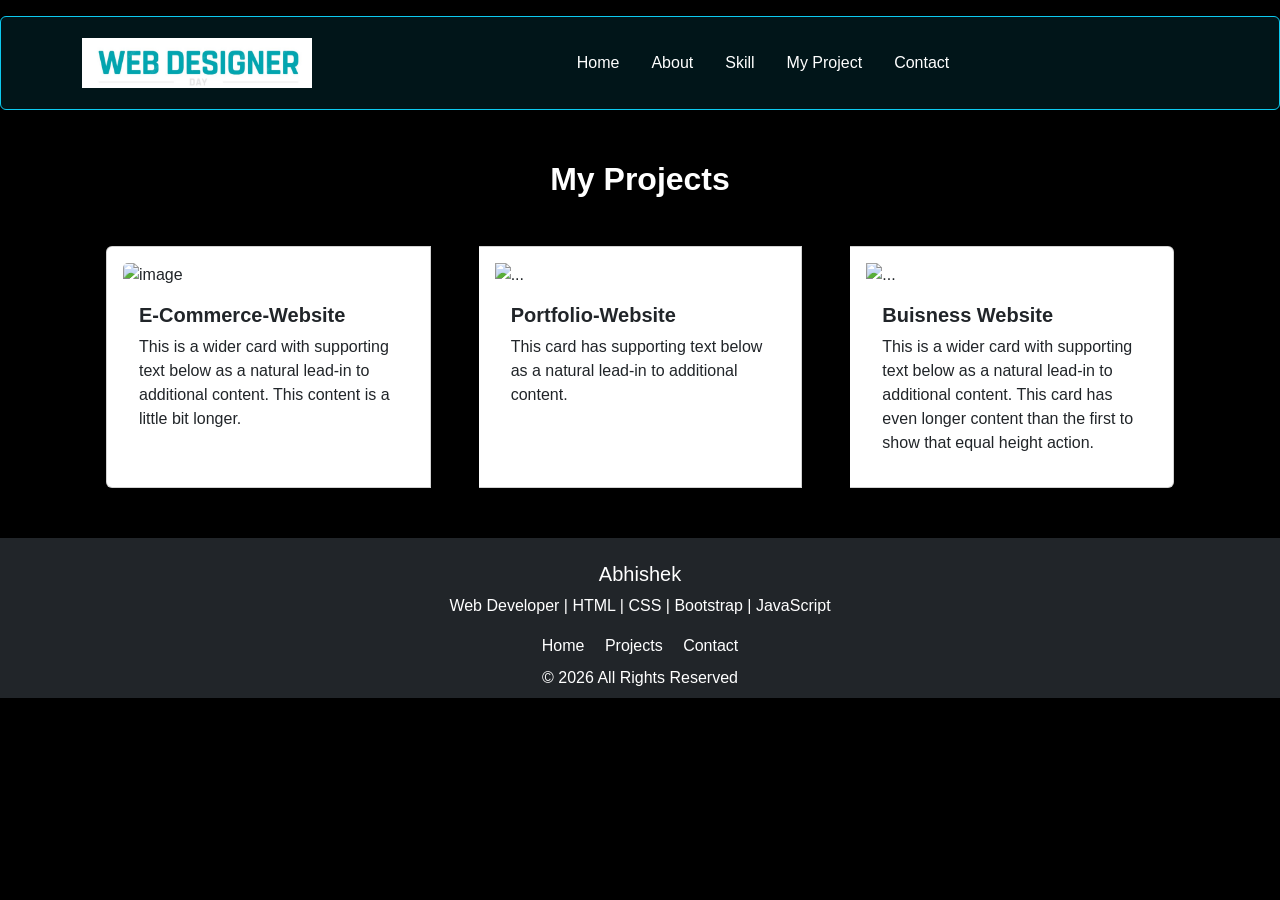
==== project.html @ 6edfe096 "Portfolio" ====
<!DOCTYPE html>
<html lang="en">

<head>
    <meta charset="UTF-8">
    <meta name="viewport" content="width=device-width, initial-scale=1.0">
    <title>Portfolio-Website</title>
    <link href="https://cdn.jsdelivr.net/npm/bootstrap@5.3.8/dist/css/bootstrap.min.css" rel="stylesheet"
        integrity="sha384-sRIl4kxILFvY47J16cr9ZwB07vP4J8+LH7qKQnuqkuIAvNWLzeN8tE5YBujZqJLB" crossorigin="anonymous">
    <link rel="stylesheet" href="style.css">
</head>

<body class="bg-black">
    <!--Navbar start-->
    <nav class="navbar navbar-expand-lg mt-3 py-3 px-3 bg-info bg-opacity-10 border border-1 border-info rounded">
        <div class="container">
            <a class="navbar-brand" href="#">
                <img src="images/logo.png" alt="logo" class="navbar-logo">
            </a>
            <button class="navbar-toggler" type="button" data-bs-toggle="collapse"
                data-bs-target="#navbarSupportedContent" aria-controls="navbarSupportedContent" aria-expanded="false"
                aria-label="Toggle navigation">
                <span class="navbar-toggler-icon shadow-0"></span>
            </button>
            <div class="collapse navbar-collapse" id="navbarSupportedContent">
                <ul class="navbar-nav m-auto mb-2 mb-lg-0 gap-3">
                    <li class="nav-item">
                        <a class="nav-link active text-white" aria-current="page" href="index.html#home">Home</a>
                    </li>
                    <li class="nav-item">
                        <a class="nav-link text-white" href="index.html#about">About</a>
                    </li>

                    <li class="nav-item">
                        <a class="nav-link text-white" href="index.html#skill">Skill</a>
                    </li>
                    <li class="nav-item">
                        <a class="nav-link text-white" href="about.html"> My Project</a>
                    </li>
                    <li class="nav-item">
                        <a class="nav-link text-white" href="index.html#contact">Contact</a>
                    </li>

                </ul>

            </div>
        </div>
    </nav>
    <!--My-Projects-Page -->

    <section class="section-container">
        <div class="container">
            <h2 class="text-center text-white fw-bold">My Projects</h2>
            <div class="card-group mt-5 ">
                <div class="card p-3 mx-4">
                    <img src="images/pic3.jpg" class="card-img-top" alt="image">
                    <div class="card-body">
                        <h5 class="card-title fw-bold">E-Commerce-Website</h5>
                        <p class="card-text">This is a wider card with supporting text below as a natural lead-in to
                            additional content. This content is a little bit longer.</p>
                    </div>

                </div>
                <div class="card p-3 mx-4">
                    <img src="images/pic4.jpg" class="card-img-top" alt="...">
                    <div class="card-body">
                        <h5 class="card-title fw-bold">Portfolio-Website</h5>
                        <p class="card-text">This card has supporting text below as a natural lead-in to additional
                            content.</p>
                    </div>

                </div>
                <div class="card p-3 mx-4">
                    <img src="images/pic5.jpg" class="card-img-top" alt="...">
                    <div class="card-body">
                        <h5 class="card-title fw-bold">Buisness Website</h5>
                        <p class="card-text">This is a wider card with supporting text below as a natural lead-in to
                            additional content. This card has even longer content than the first to show that equal
                            height action.</p>
                    </div>

                </div>
            </div>
        </div>

    </section>





    <!--footer-->
    <footer class="bg-dark text-white pt-4 pb-2">
        <div class="container text-center">

            <h5>Abhishek</h5>
            <p>Web Developer | HTML | CSS | Bootstrap | JavaScript</p>

            <div class="mb-2">
                <a href="#" class="text-white me-3">Home</a>
                <a href="#" class="text-white me-3">Projects</a>
                <a href="#" class="text-white">Contact</a>
            </div>

            <p class="mb-0">© 2026 All Rights Reserved</p>

        </div>

    </footer>
    </main>


    <script src="https://cdn.jsdelivr.net/npm/@popperjs/core@2.11.8/dist/umd/popper.min.js"
        integrity="sha384-I7E8VVD/ismYTF4hNIPjVp/Zjvgyol6VFvRkX/vR+Vc4jQkC+hVqc2pM8ODewa9r"
        crossorigin="anonymous"></script>
    <script src="https://cdn.jsdelivr.net/npm/bootstrap@5.3.8/dist/js/bootstrap.min.js"
        integrity="sha384-G/EV+4j2dNv+tEPo3++6LCgdCROaejBqfUeNjuKAiuXbjrxilcCdDz6ZAVfHWe1Y"
        crossorigin="anonymous"></script>
</body>

</html>
---- style.css ----
@import url('https://fonts.googleapis.com/css2?family=Merriweather+Sans:ital,wght@0,300..800;1,300..800&display=swap');

* {
    font-family: "poppins", sans-serif;
    /* border: 1px solid white;*/
}

li {
    list-style: none;
}

a {
    text-decoration: none;
}



.navbar-logo {
    width: 230px;
    height: 50px;
}

.mybtn {
    border: 2px solid white;
    background: rgb(90, 83, 83);
    color: white;
}

.mybtn:hover {
    background: transparent;
    color: rgb(24, 78, 110);
}

.image-container {

    width: 450px;
    height: 450px;
    border-radius: 50%;
    border-top: 10px solid white;
    border-bottom: 10px solid white;
    background-image: url("images/front.jpg");
    background-position: center;
    background-size: 112%;
    box-shadow: 0 0 5px white, inset 0 0 5px white, 0 0 7px rgb(175, 234, 147), inset 0 0 7px rgb(175, 234, 147)
}

.hero-section {
    height: 650px;
}

h1 {
    font-size: 4rem;
    font-family: "Merriweather Sans", sans-serif;
}

.para {
    max-width: 500px;
}

.main-txt {
    letter-spacing: 2px;
    font-size: 9px;
}

.about-me {
    width: 450px;
    height: 450px;
    border-radius: 50%;
}

.about-me {

    width: 450px;
    height: 450px;
    border-radius: 50%;
    border-top: 10px solid white;
    border-bottom: 10px solid white;
    background-image: url("images/bike.jpg");
    background-position: center;
    background-size: 112%;
    box-shadow: 0 0 5px white, inset 0 0 5px white, 0 0 7px rgb(175, 234, 147), inset 0 0 7px rgb(175, 234, 147)
}

.section-container {
    padding-block: 50px;
}

html {
    scroll-behavior: smooth;
}










@media screen and (max-width: 680px) {
    h1 {
        font-size: 2.8rem;
    }

    .image-container {
        width: 20rem;
        height: 20rem;
    }

    .hero-section {
        min-height: 72vh;
    }

    .about-me {
        width: 20rem;
        height: 20rem;
    }
}
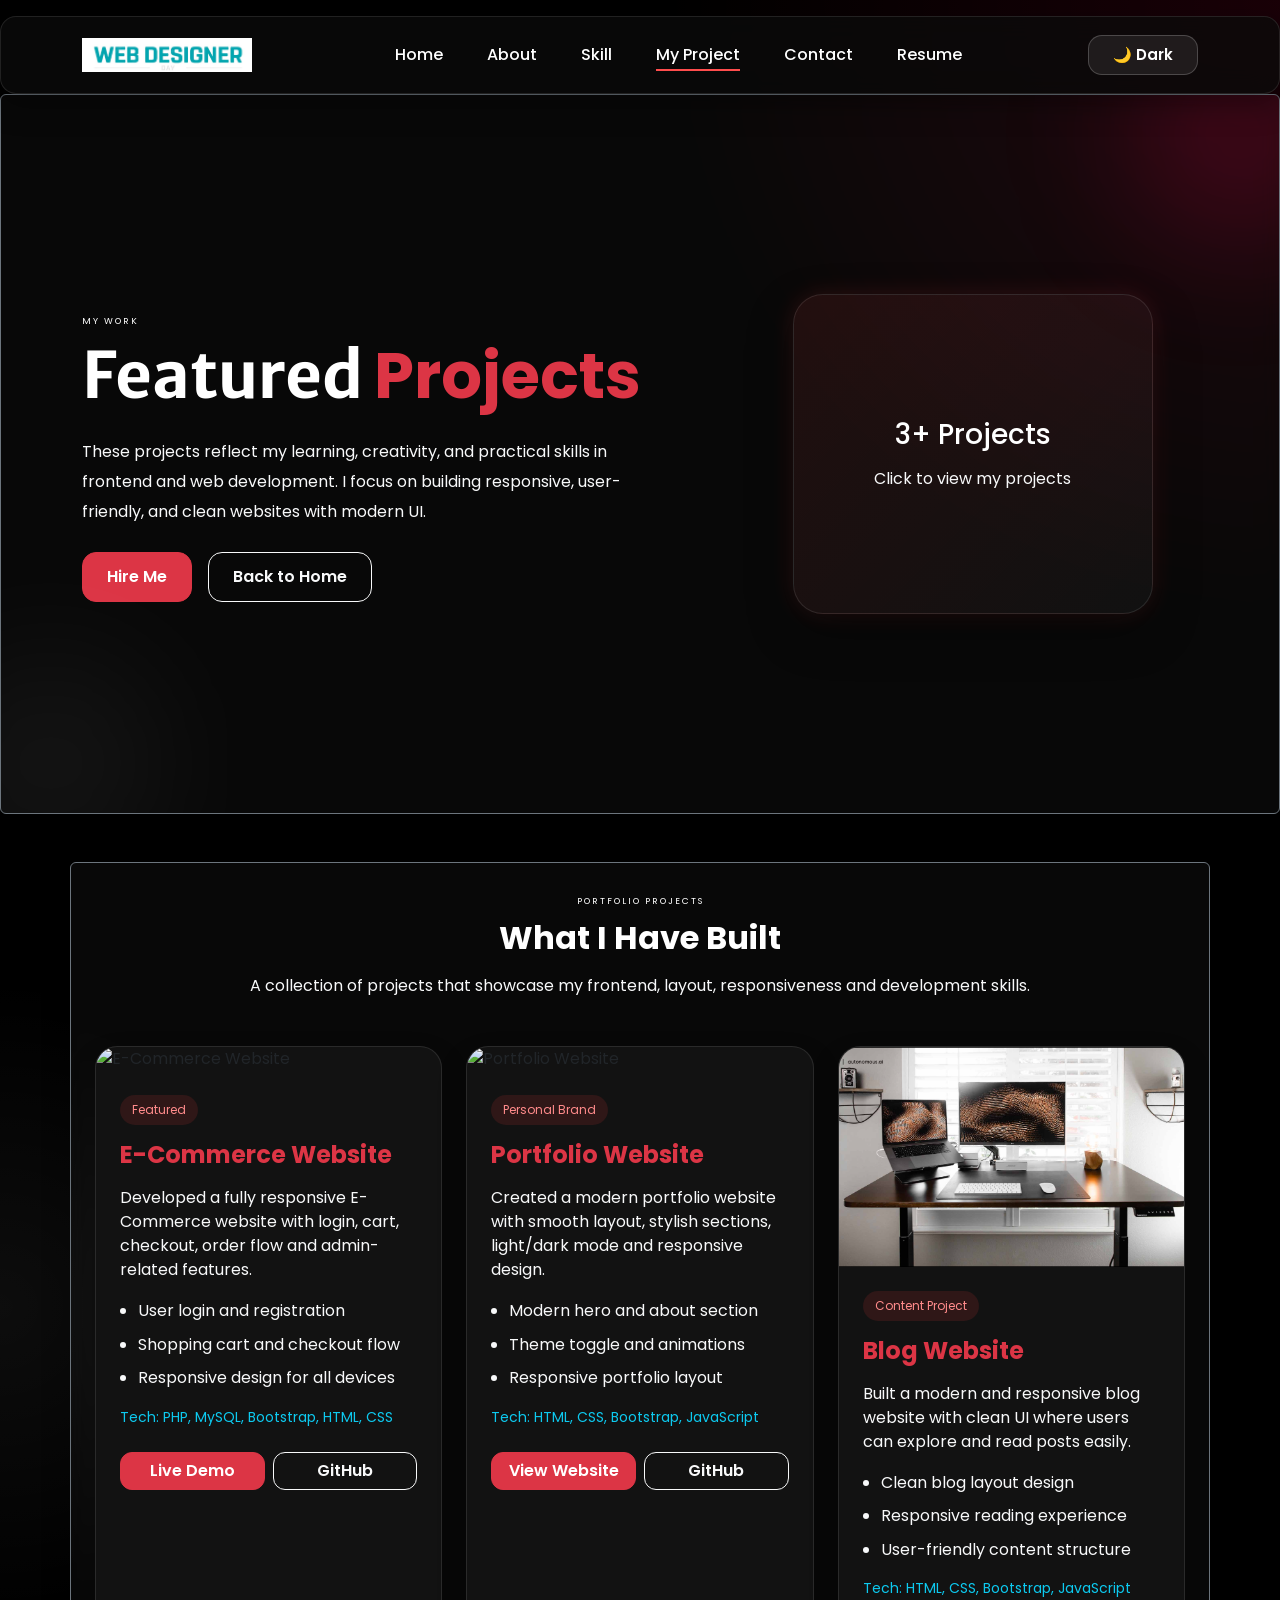
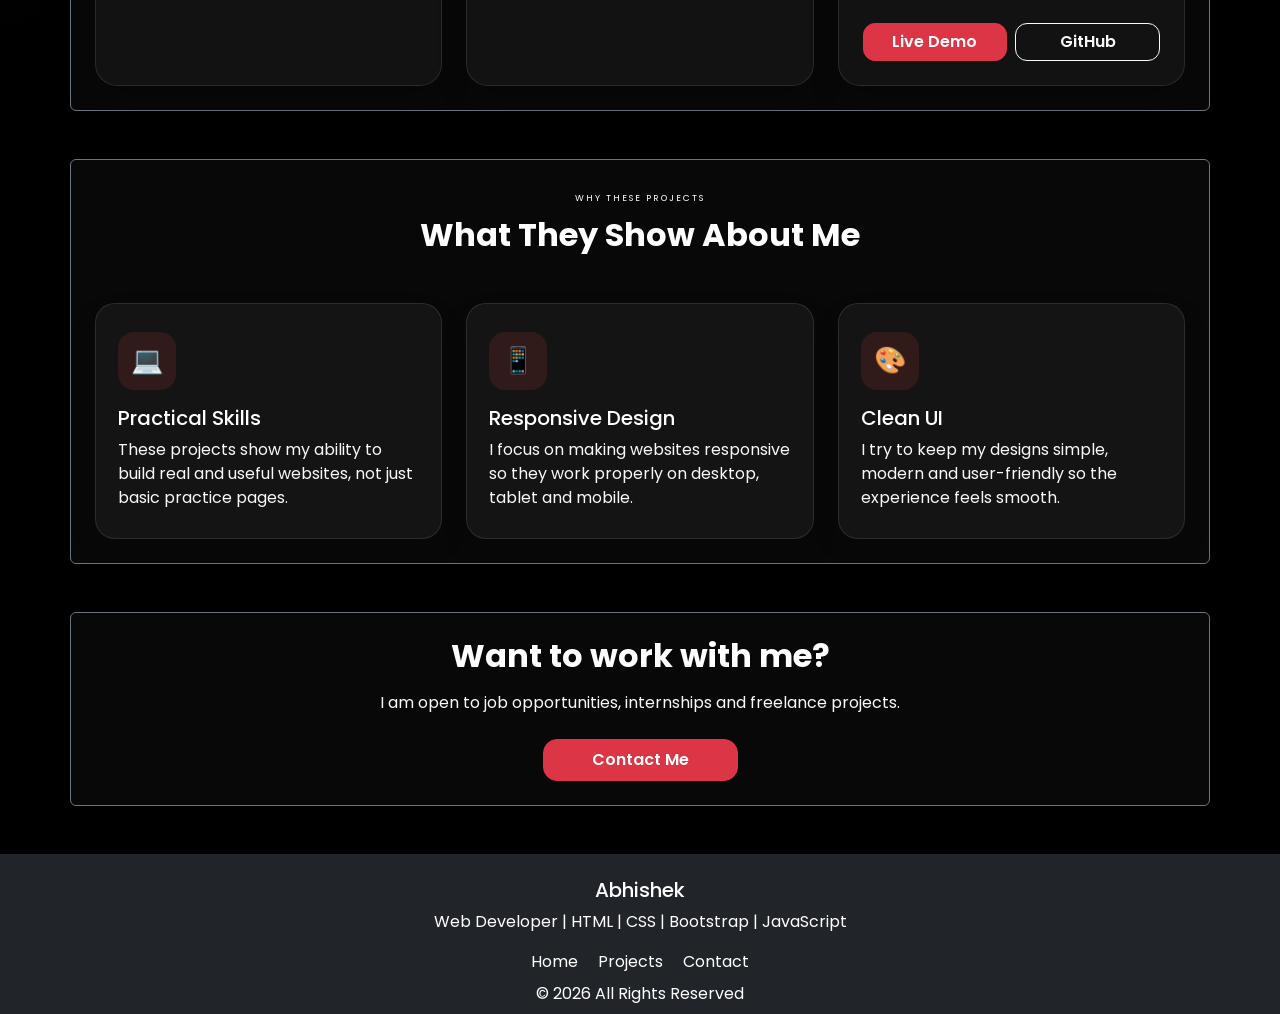
==== commit 1235573b: "My-Portfolio" ====
--- a/project.html
+++ b/project.html
@@ -4,118 +4,352 @@
 <head>
     <meta charset="UTF-8">
     <meta name="viewport" content="width=device-width, initial-scale=1.0">
-    <title>Portfolio-Website</title>
+    <title>My Projects - Portfolio</title>
+
     <link href="https://cdn.jsdelivr.net/npm/bootstrap@5.3.8/dist/css/bootstrap.min.css" rel="stylesheet"
         integrity="sha384-sRIl4kxILFvY47J16cr9ZwB07vP4J8+LH7qKQnuqkuIAvNWLzeN8tE5YBujZqJLB" crossorigin="anonymous">
+
+    <link href="https://unpkg.com/aos@2.3.1/dist/aos.css" rel="stylesheet">
+
     <link rel="stylesheet" href="style.css">
 </head>
 
-<body class="bg-black">
-    <!--Navbar start-->
-    <nav class="navbar navbar-expand-lg mt-3 py-3 px-3 bg-info bg-opacity-10 border border-1 border-info rounded">
+<body class="bg-black projects-page">
+
+    <!-- Navbar -->
+    <nav class="navbar navbar-expand-lg sticky-top mt-3 px-3 py-3 rounded-4 navbar-pro" data-aos="fade-down">
         <div class="container">
-            <a class="navbar-brand" href="#">
+
+            <a class="navbar-brand d-flex align-items-center" href="index.html">
                 <img src="images/logo.png" alt="logo" class="navbar-logo">
             </a>
-            <button class="navbar-toggler" type="button" data-bs-toggle="collapse"
+
+            <button class="navbar-toggler border-0 text-white" type="button" data-bs-toggle="collapse"
                 data-bs-target="#navbarSupportedContent" aria-controls="navbarSupportedContent" aria-expanded="false"
                 aria-label="Toggle navigation">
-                <span class="navbar-toggler-icon shadow-0"></span>
+                <span class="navbar-toggler-icon"></span>
             </button>
+
             <div class="collapse navbar-collapse" id="navbarSupportedContent">
-                <ul class="navbar-nav m-auto mb-2 mb-lg-0 gap-3">
-                    <li class="nav-item">
-                        <a class="nav-link active text-white" aria-current="page" href="index.html#home">Home</a>
-                    </li>
-                    <li class="nav-item">
-                        <a class="nav-link text-white" href="index.html#about">About</a>
-                    </li>
-
-                    <li class="nav-item">
-                        <a class="nav-link text-white" href="index.html#skill">Skill</a>
-                    </li>
-                    <li class="nav-item">
-                        <a class="nav-link text-white" href="about.html"> My Project</a>
-                    </li>
-                    <li class="nav-item">
-                        <a class="nav-link text-white" href="index.html#contact">Contact</a>
+                <ul class="navbar-nav m-auto mb-2 mb-lg-0 gap-3 text-center">
+
+                    <li class="nav-item">
+                        <a class="nav-link nav-pro-link" href="index.html#home">Home</a>
+                    </li>
+
+                    <li class="nav-item">
+                        <a class="nav-link nav-pro-link" href="index.html#about">About</a>
+                    </li>
+
+                    <li class="nav-item">
+                        <a class="nav-link nav-pro-link" href="index.html#skill">Skill</a>
+                    </li>
+
+                    <li class="nav-item">
+                        <a class="nav-link nav-pro-link active" href="project.html">My Project</a>
+                    </li>
+
+                    <li class="nav-item">
+                        <a class="nav-link nav-pro-link" href="index.html#contact">Contact</a>
+                    </li>
+
+                    <li class="nav-item">
+                        <a class="nav-link nav-pro-link" href="index.html#resume">Resume</a>
                     </li>
 
                 </ul>
 
+                <button id="themeBtn" class="btn theme-btn px-4 py-2">
+                    🌙 Dark
+                </button>
             </div>
         </div>
     </nav>
-    <!--My-Projects-Page -->
-
-    <section class="section-container">
-        <div class="container">
-            <h2 class="text-center text-white fw-bold">My Projects</h2>
-            <div class="card-group mt-5 ">
-                <div class="card p-3 mx-4">
-                    <img src="images/pic3.jpg" class="card-img-top" alt="image">
-                    <div class="card-body">
-                        <h5 class="card-title fw-bold">E-Commerce-Website</h5>
-                        <p class="card-text">This is a wider card with supporting text below as a natural lead-in to
-                            additional content. This content is a little bit longer.</p>
-                    </div>
-
-                </div>
-                <div class="card p-3 mx-4">
-                    <img src="images/pic4.jpg" class="card-img-top" alt="...">
-                    <div class="card-body">
-                        <h5 class="card-title fw-bold">Portfolio-Website</h5>
-                        <p class="card-text">This card has supporting text below as a natural lead-in to additional
-                            content.</p>
-                    </div>
-
-                </div>
-                <div class="card p-3 mx-4">
-                    <img src="images/pic5.jpg" class="card-img-top" alt="...">
-                    <div class="card-body">
-                        <h5 class="card-title fw-bold">Buisness Website</h5>
-                        <p class="card-text">This is a wider card with supporting text below as a natural lead-in to
-                            additional content. This card has even longer content than the first to show that equal
-                            height action.</p>
-                    </div>
-
-                </div>
-            </div>
-        </div>
-
-    </section>
-
-
-
-
-
-    <!--footer-->
-    <footer class="bg-dark text-white pt-4 pb-2">
-        <div class="container text-center">
-
-            <h5>Abhishek</h5>
-            <p>Web Developer | HTML | CSS | Bootstrap | JavaScript</p>
-
-            <div class="mb-2">
-                <a href="#" class="text-white me-3">Home</a>
-                <a href="#" class="text-white me-3">Projects</a>
-                <a href="#" class="text-white">Contact</a>
-            </div>
-
-            <p class="mb-0">© 2026 All Rights Reserved</p>
-
-        </div>
-
-    </footer>
+
+    <main>
+
+        <!-- Hero / Header -->
+        <section class="projects-hero border border-1 border-secondary rounded p-4" data-aos="fade-up">
+            <div class="container">
+                <div class="row align-items-center g-4">
+                    <div class="col-lg-7" data-aos="fade-right">
+                        <span class="text-white text-uppercase main-txt">My Work</span>
+                        <h1 class="text-white fw-bold project-page-title mt-2">
+                            Featured <span class="text-danger">Projects</span>
+                        </h1>
+                        <p class="text-light project-page-para mt-4">
+                            These projects reflect my learning, creativity, and practical skills in frontend and web
+                            development. I focus on building responsive, user-friendly, and clean websites with modern
+                            UI.
+                        </p>
+
+                        <div class="d-flex flex-wrap gap-3 mt-4">
+                            <a href="index.html#contact" class="btn btn-danger projects-hero-btn">Hire Me</a>
+                            <a href="index.html" class="btn btn-outline-light projects-hero-btn">Back to Home</a>
+                        </div>
+                    </div>
+
+                    <div class="col-lg-5 text-center" data-aos="fade-left">
+                       <a href="#projects-list" class="projects-hero-box mx-auto projects-scroll-box text-decoration-none">
+    <div class="projects-hero-inner">
+        <h3 class="text-white mb-3">3+ Projects</h3>
+        <p class="text-light mb-0">Click to view my projects</p>
+    </div>
+</a>
+                    </div>
+                </div>
+            </div>
+        </section>
+
+        <!-- Projects Grid -->
+       <section id="projects-list" class="container mt-5 border border-1 border-secondary rounded p-4 projects-main-section"
+    data-aos="fade-up">
+
+            <div class="text-center mb-5">
+                <span class="text-uppercase main-txt text-white">Portfolio Projects</span>
+                <h2 class="text-white fw-bold mt-2">What I Have Built</h2>
+                <p class="text-light mt-3 mb-0">
+                    A collection of projects that showcase my frontend, layout, responsiveness and development skills.
+                </p>
+            </div>
+
+            <div class="row g-4">
+
+                <!-- Project 1 -->
+                <div class="col-md-6 col-lg-4" data-aos="zoom-in">
+                    <div class="project-page-card h-100">
+                        <div class="project-page-img-wrap">
+                            <img src="images/thumbnail2.jpg" class="project-page-img" alt="E-Commerce Website">
+                        </div>
+
+                        <div class="project-page-body">
+                            <span class="project-tag">Featured</span>
+                            <h4 class="text-danger fw-bold mt-3">E-Commerce Website</h4>
+                            <p class="text-light mt-3">
+                                Developed a fully responsive E-Commerce website with login, cart, checkout, order flow
+                                and admin-related features.
+                            </p>
+
+                            <ul class="project-feature-list text-light">
+                                <li>User login and registration</li>
+                                <li>Shopping cart and checkout flow</li>
+                                <li>Responsive design for all devices</li>
+                            </ul>
+
+                            <p class="small text-info mt-3 mb-4">
+                                Tech: PHP, MySQL, Bootstrap, HTML, CSS
+                            </p>
+
+                            <div class="d-flex gap-2">
+                                <a href="#" class="btn btn-danger w-100 project-card-btn">Live Demo</a>
+                                <a href="#" class="btn btn-outline-light w-100 project-card-btn">GitHub</a>
+                            </div>
+                        </div>
+                    </div>
+                </div>
+
+                <!-- Project 2 -->
+                <div class="col-md-6 col-lg-4" data-aos="zoom-in" data-aos-delay="100">
+                    <div class="project-page-card h-100">
+                        <div class="project-page-img-wrap">
+                            <img src="images/thumbnail3.jpg" class="project-page-img" alt="Portfolio Website">
+                        </div>
+
+                        <div class="project-page-body">
+                            <span class="project-tag">Personal Brand</span>
+                            <h4 class="text-danger fw-bold mt-3">Portfolio Website</h4>
+                            <p class="text-light mt-3">
+                                Created a modern portfolio website with smooth layout, stylish sections, light/dark
+                                mode and responsive design.
+                            </p>
+
+                            <ul class="project-feature-list text-light">
+                                <li>Modern hero and about section</li>
+                                <li>Theme toggle and animations</li>
+                                <li>Responsive portfolio layout</li>
+                            </ul>
+
+                            <p class="small text-info mt-3 mb-4">
+                                Tech: HTML, CSS, Bootstrap, JavaScript
+                            </p>
+
+                            <div class="d-flex gap-2">
+                                <a href="index.html" class="btn btn-danger w-100 project-card-btn">View Website</a>
+                                <a href="https://github.com/codeabhishek1832/Portfolio-Website" class="btn btn-outline-light w-100 project-card-btn">GitHub</a>
+                            </div>
+                        </div>
+                    </div>
+                </div>
+
+                <!-- Project 3 -->
+                <div class="col-md-6 col-lg-4" data-aos="zoom-in" data-aos-delay="200">
+                    <div class="project-page-card h-100">
+                        <div class="project-page-img-wrap">
+                            <img src="images/blog.png" class="project-page-img" alt="Blog Website">
+                        </div>
+
+                        <div class="project-page-body">
+                            <span class="project-tag">Content Project</span>
+                            <h4 class="text-danger fw-bold mt-3">Blog Website</h4>
+                            <p class="text-light mt-3">
+                                Built a modern and responsive blog website with clean UI where users can explore and
+                                read posts easily.
+                            </p>
+
+                            <ul class="project-feature-list text-light">
+                                <li>Clean blog layout design</li>
+                                <li>Responsive reading experience</li>
+                                <li>User-friendly content structure</li>
+                            </ul>
+
+                            <p class="small text-info mt-3 mb-4">
+                                Tech: HTML, CSS, Bootstrap, JavaScript
+                            </p>
+
+                            <div class="d-flex gap-2">
+                                <a href="https://codeabhishek1832.github.io/blog-website/" class="btn btn-danger w-100 project-card-btn">Live Demo</a>
+                                <a href="https://github.com/codeabhishek1832/blog-website" class="btn btn-outline-light w-100 project-card-btn">GitHub</a>
+                            </div>
+                        </div>
+                    </div>
+                </div>
+
+            </div>
+        </section>
+
+        <!-- Why These Projects -->
+        <section class="container mt-5 border border-1 border-secondary rounded p-4 project-extra-section"
+            data-aos="fade-up">
+            <div class="text-center mb-5">
+                <span class="text-uppercase main-txt text-white">Why These Projects</span>
+                <h2 class="text-white fw-bold mt-2">What They Show About Me</h2>
+            </div>
+
+            <div class="row g-4">
+                <div class="col-md-4" data-aos="fade-up">
+                    <div class="project-info-card h-100">
+                        <div class="project-icon-box">💻</div>
+                        <h5 class="text-white mt-3">Practical Skills</h5>
+                        <p class="text-light mb-0">
+                            These projects show my ability to build real and useful websites, not just basic practice
+                            pages.
+                        </p>
+                    </div>
+                </div>
+
+                <div class="col-md-4" data-aos="fade-up" data-aos-delay="100">
+                    <div class="project-info-card h-100">
+                        <div class="project-icon-box">📱</div>
+                        <h5 class="text-white mt-3">Responsive Design</h5>
+                        <p class="text-light mb-0">
+                            I focus on making websites responsive so they work properly on desktop, tablet and mobile.
+                        </p>
+                    </div>
+                </div>
+
+                <div class="col-md-4" data-aos="fade-up" data-aos-delay="200">
+                    <div class="project-info-card h-100">
+                        <div class="project-icon-box">🎨</div>
+                        <h5 class="text-white mt-3">Clean UI</h5>
+                        <p class="text-light mb-0">
+                            I try to keep my designs simple, modern and user-friendly so the experience feels smooth.
+                        </p>
+                    </div>
+                </div>
+            </div>
+        </section>
+
+        <!-- CTA -->
+        <section class="container mt-5 border border-1 border-secondary rounded p-4 project-cta-section"
+            data-aos="zoom-in">
+            <div class="text-center">
+                <h2 class="text-white fw-bold">Want to work with me?</h2>
+                <p class="text-light mt-3 mb-4">
+                    I am open to job opportunities, internships and freelance projects.
+                </p>
+                <a href="index.html#contact" class="btn btn-danger px-5 py-2 projects-hero-btn">Contact Me</a>
+            </div>
+        </section>
+
+        <!-- Footer -->
+        <footer class="bg-dark text-white pt-4 pb-2 mt-5" data-aos="fade-up">
+            <div class="container text-center">
+
+                <h5>Abhishek</h5>
+                <p>Web Developer | HTML | CSS | Bootstrap | JavaScript</p>
+
+                <div class="mb-2">
+                    <a href="index.html" class="text-white me-3 footer-link-custom">Home</a>
+                    <a href="project.html" class="text-white me-3 footer-link-custom">Projects</a>
+                    <a href="index.html#contact" class="text-white footer-link-custom">Contact</a>
+                </div>
+
+                <p class="mb-0">© 2026 All Rights Reserved</p>
+
+            </div>
+        </footer>
+
     </main>
 
+    <button id="scrollTopBtn" class="scroll-top-btn">↑</button>
 
     <script src="https://cdn.jsdelivr.net/npm/@popperjs/core@2.11.8/dist/umd/popper.min.js"
         integrity="sha384-I7E8VVD/ismYTF4hNIPjVp/Zjvgyol6VFvRkX/vR+Vc4jQkC+hVqc2pM8ODewa9r"
         crossorigin="anonymous"></script>
+
     <script src="https://cdn.jsdelivr.net/npm/bootstrap@5.3.8/dist/js/bootstrap.min.js"
         integrity="sha384-G/EV+4j2dNv+tEPo3++6LCgdCROaejBqfUeNjuKAiuXbjrxilcCdDz6ZAVfHWe1Y"
         crossorigin="anonymous"></script>
+
+    <script src="https://unpkg.com/aos@2.3.1/dist/aos.js"></script>
+
+    <script>
+        AOS.init({
+            duration: 1000,
+            once: true,
+            offset: 80
+        });
+
+        let themeBtn = document.getElementById("themeBtn");
+        let body = document.body;
+
+        if (localStorage.getItem("theme") === "light") {
+            body.classList.add("light-mode");
+            themeBtn.innerHTML = "☀️ Light";
+        }
+
+        themeBtn.addEventListener("click", function () {
+            body.classList.toggle("light-mode");
+
+            if (body.classList.contains("light-mode")) {
+                themeBtn.innerHTML = "☀️ Light";
+                localStorage.setItem("theme", "light");
+            } else {
+                themeBtn.innerHTML = "🌙 Dark";
+                localStorage.setItem("theme", "dark");
+            }
+        });
+    </script>
+
+    <script>
+        const scrollTopBtn = document.getElementById("scrollTopBtn");
+
+        window.addEventListener("scroll", function () {
+            if (window.scrollY > 300) {
+                scrollTopBtn.style.display = "flex";
+            } else {
+                scrollTopBtn.style.display = "none";
+            }
+        });
+
+        scrollTopBtn.addEventListener("click", function () {
+            window.scrollTo({
+                top: 0,
+                behavior: "smooth"
+            });
+        });
+    </script>
+
 </body>
 
 </html>
--- a/style.css
+++ b/style.css
@@ -1,8 +1,16 @@
-@import url('https://fonts.googleapis.com/css2?family=Merriweather+Sans:ital,wght@0,300..800;1,300..800&display=swap');
+@import url('https://fonts.googleapis.com/css2?family=Merriweather+Sans:wght@300;400;500;600;700;800&display=swap');
+@import url('https://fonts.googleapis.com/css2?family=Poppins:wght@300;400;500;600;700&display=swap');
 
 * {
-    font-family: "poppins", sans-serif;
-    /* border: 1px solid white;*/
+    font-family: "Poppins", sans-serif;
+    box-sizing: border-box;
+    margin: 0;
+    padding: 0;
+}
+
+/* IMPORTANT FIX */
+body {
+    overflow-x: hidden;
 }
 
 li {
@@ -13,13 +21,61 @@
     text-decoration: none;
 }
 
-
-
+html {
+    scroll-behavior: smooth;
+}
+
+/* ===================================== */
+/* 🔥 Premium Navbar */
+/* ===================================== */
+.navbar-pro {
+    background: linear-gradient(90deg, rgba(0, 0, 0, 0.9), rgba(15, 15, 15, 0.9));
+    border: 1px solid rgba(255, 255, 255, 0.12);
+    backdrop-filter: blur(12px);
+    box-shadow: 0px 8px 25px rgba(0, 0, 0, 0.5);
+}
+
+/* Logo */
 .navbar-logo {
-    width: 230px;
-    height: 50px;
-}
-
+    width: 170px;
+    height: auto;
+}
+
+/* Navbar Links */
+.nav-pro-link {
+    color: white !important;
+    font-size: 16px;
+    font-weight: 500;
+    padding: 8px 14px !important;
+    border-radius: 12px;
+    transition: 0.3s;
+}
+
+.nav-pro-link:hover {
+    background: rgba(255, 0, 0, 0.18);
+    color: #ff4d4d !important;
+}
+
+/* Theme Button */
+.theme-btn {
+    border-radius: 14px;
+    font-weight: 600;
+    font-size: 15px;
+    border: 1px solid rgba(255, 255, 255, 0.2);
+    background: rgba(255, 255, 255, 0.08);
+    color: white;
+    transition: 0.3s;
+}
+
+.theme-btn:hover {
+    background: rgba(255, 0, 0, 0.2);
+    border: 1px solid rgba(255, 0, 0, 0.4);
+    color: white;
+}
+
+/* ===================================== */
+/* Button */
+/* ===================================== */
 .mybtn {
     border: 2px solid white;
     background: rgb(90, 83, 83);
@@ -31,23 +87,31 @@
     color: rgb(24, 78, 110);
 }
 
+/* ===================================== */
+/* HERO IMAGE */
+/* ===================================== */
 .image-container {
-
-    width: 450px;
-    height: 450px;
+    width: 100%;
+    max-width: 350px;
+    aspect-ratio: 1/1;
     border-radius: 50%;
     border-top: 10px solid white;
     border-bottom: 10px solid white;
-    background-image: url("images/front.jpg");
+    background-image: url("images/side.jpg");
     background-position: center;
-    background-size: 112%;
-    box-shadow: 0 0 5px white, inset 0 0 5px white, 0 0 7px rgb(175, 234, 147), inset 0 0 7px rgb(175, 234, 147)
-}
-
+    background-size: cover;
+    box-shadow: 0 0 5px white, inset 0 0 5px white,
+        0 0 7px rgb(175, 234, 147), inset 0 0 7px rgb(175, 234, 147);
+    margin: auto;
+}
+
+/* HERO FIX */
 .hero-section {
-    height: 650px;
-}
-
+    min-height: 100vh;
+    height: auto;
+}
+
+/* Heading */
 h1 {
     font-size: 4rem;
     font-family: "Merriweather Sans", sans-serif;
@@ -62,58 +126,865 @@
     font-size: 9px;
 }
 
+/* ===================================== */
+/* ABOUT IMAGE */
+/* ===================================== */
 .about-me {
-    width: 450px;
-    height: 450px;
-    border-radius: 50%;
-}
-
-.about-me {
-
-    width: 450px;
-    height: 450px;
+    width: 100%;
+    max-width: 350px;
+    aspect-ratio: 1/1;
     border-radius: 50%;
     border-top: 10px solid white;
     border-bottom: 10px solid white;
-    background-image: url("images/bike.jpg");
     background-position: center;
-    background-size: 112%;
-    box-shadow: 0 0 5px white, inset 0 0 5px white, 0 0 7px rgb(175, 234, 147), inset 0 0 7px rgb(175, 234, 147)
+    background-size: cover;
+    box-shadow: 0 0 5px white, inset 0 0 5px white,
+        0 0 7px rgb(175, 234, 147), inset 0 0 7px rgb(175, 234, 147);
+    margin: auto;
 }
 
 .section-container {
     padding-block: 50px;
 }
 
-html {
-    scroll-behavior: smooth;
-}
-
-
-
-
-
-
-
-
-
-
-@media screen and (max-width: 680px) {
+/* ===================================== */
+/* Skills Section */
+/* ===================================== */
+.skill-section {
+    background: rgba(255, 255, 255, 0.03);
+    backdrop-filter: blur(8px);
+}
+
+.skill-progress {
+    height: 18px;
+    border-radius: 20px;
+    background: rgba(255, 255, 255, 0.12);
+    overflow: hidden;
+}
+
+.skill-bar {
+    width: 0%;
+    border-radius: 20px;
+    transition: width 2s ease-in-out;
+}
+
+/* ===================================== */
+/* Projects Hover Effect */
+/* ===================================== */
+#projects .card {
+    transition: 0.4s;
+}
+
+#projects .card:hover {
+    transform: translateY(-10px);
+    box-shadow: 0px 0px 20px rgba(255, 0, 0, 0.3);
+}
+
+/* ===================================== */
+/* Light Mode CSS */
+/* ===================================== */
+body.light-mode {
+    background-color: white !important;
+}
+
+/* Text Fix */
+body.light-mode .text-white,
+body.light-mode .text-light {
+    color: black !important;
+}
+
+/* Navbar Fix */
+body.light-mode .navbar-pro {
+    background: white !important;
+    border: 1px solid rgba(0, 0, 0, 0.15);
+    box-shadow: 0px 8px 20px rgba(0, 0, 0, 0.1);
+}
+
+body.light-mode .nav-pro-link {
+    color: black !important;
+}
+
+body.light-mode .nav-pro-link:hover {
+    background: rgba(0, 123, 255, 0.15);
+    color: #007bff !important;
+}
+
+body.light-mode .theme-btn {
+    background: rgba(0, 123, 255, 0.12);
+    color: black;
+    border: 1px solid rgba(0, 123, 255, 0.3);
+}
+
+body.light-mode .theme-btn:hover {
+    background: rgba(0, 123, 255, 0.2);
+    color: black;
+}
+
+/* Border Fix */
+body.light-mode .border-secondary {
+    border-color: black !important;
+}
+
+/* Hero Fix */
+body.light-mode .hero-section {
+    background-color: white !important;
+}
+
+/* Button Fix */
+body.light-mode .mybtn {
+    border: 2px solid black;
+    background: rgb(220, 220, 220);
+    color: black;
+}
+
+body.light-mode .mybtn:hover {
+    background: transparent;
+    color: rgb(24, 78, 110);
+}
+
+/* Footer Fix */
+body.light-mode footer {
+    background-color: #f1f1f1 !important;
+    color: black !important;
+}
+
+body.light-mode footer a {
+    color: black !important;
+}
+
+/* Skill Progress Light Mode */
+body.light-mode .skill-progress {
+    background: rgba(0, 0, 0, 0.12);
+}
+
+/* ===================================== */
+/* HOME PAGE ONLY EFFECTS */
+/* ===================================== */
+.home-page {
+    background:
+        radial-gradient(circle at top right, rgba(255, 0, 76, 0.10), transparent 22%),
+        radial-gradient(circle at left, rgba(255, 255, 255, 0.05), transparent 18%),
+        #000;
+}
+
+/* smooth section box */
+.home-page .hero-section,
+.home-page .section-container,
+.home-page .skill-section,
+.home-page .projects-box,
+.home-page .resume-box,
+.home-page .contact-box-main {
+    background: rgba(255, 255, 255, 0.03);
+    backdrop-filter: blur(10px);
+    box-shadow: 0 10px 30px rgba(0, 0, 0, 0.18);
+    transition: all 0.35s ease;
+}
+
+/* premium navbar for home only */
+.home-page .navbar-pro {
+    background: rgba(12, 12, 12, 0.72);
+    border: 1px solid rgba(255, 255, 255, 0.10);
+    backdrop-filter: blur(14px);
+    box-shadow: 0px 10px 30px rgba(0, 0, 0, 0.35);
+}
+
+.home-page .nav-pro-link {
+    position: relative;
+    background: transparent !important;
+}
+
+.home-page .nav-pro-link::after {
+    content: "";
+    position: absolute;
+    left: 14px;
+    bottom: 4px;
+    width: 0%;
+    height: 2px;
+    background: #ff4d4d;
+    transition: width 0.3s ease;
+}
+
+.home-page .nav-pro-link:hover::after,
+.home-page .nav-pro-link.active::after {
+    width: calc(100% - 28px);
+}
+
+.home-page .hero-section {
+    min-height: 92vh;
+    position: relative;
+    overflow: hidden;
+}
+
+.home-page .hero-section::before {
+    content: "";
+    position: absolute;
+    top: -70px;
+    right: -70px;
+    width: 220px;
+    height: 220px;
+    background: rgba(255, 0, 76, 0.16);
+    filter: blur(65px);
+    border-radius: 50%;
+}
+
+.home-page .hero-section::after {
+    content: "";
+    position: absolute;
+    left: -60px;
+    bottom: -60px;
+    width: 220px;
+    height: 220px;
+    background: rgba(255, 255, 255, 0.06);
+    filter: blur(70px);
+    border-radius: 50%;
+}
+
+.home-page h1 {
+    font-size: clamp(2.4rem, 5vw, 4.4rem);
+    line-height: 1.15;
+}
+
+.home-page .main-txt {
+    letter-spacing: 3px;
+    font-size: 12px;
+}
+
+.home-page .para {
+    max-width: 560px;
+    line-height: 1.9;
+}
+
+.home-page .hero-text-box {
+    position: relative;
+    z-index: 2;
+}
+
+.home-page .hero-btns .btn {
+    padding: 12px 24px;
+    border-radius: 14px;
+    font-weight: 600;
+    transition: all 0.3s ease;
+}
+
+.home-page .hero-main-btn {
+    box-shadow: 0 0 18px rgba(255, 77, 77, 0.25);
+}
+
+.home-page .hero-btns .btn:hover {
+    transform: translateY(-4px);
+}
+
+.home-page .typing-text {
+    min-height: 28px;
+    color: #ff8f8f;
+    font-weight: 600;
+    letter-spacing: 0.5px;
+}
+
+.home-page .hero-image-wrap {
+    position: relative;
+    display: flex;
+    justify-content: center;
+    align-items: center;
+}
+
+.home-page .hero-image-wrap::before {
+    content: "";
+    position: absolute;
+    width: 380px;
+    height: 380px;
+    border: 1px solid rgba(255, 77, 77, 0.18);
+    border-radius: 36px;
+    z-index: 0;
+}
+
+.home-page .image-container {
+    position: relative;
+    z-index: 2;
+    max-width: 360px;
+    border-radius: 30px;
+    border: 1px solid rgba(255, 255, 255, 0.14);
+    border-top: none;
+    border-bottom: none;
+    background-image: url("images/side.jpg");
+    box-shadow:
+        0 18px 45px rgba(0, 0, 0, 0.35),
+        0 0 25px rgba(255, 77, 77, 0.14);
+    animation: homeFloat 4s ease-in-out infinite;
+}
+
+@keyframes homeFloat {
+    0%, 100% {
+        transform: translateY(0px);
+    }
+
+    50% {
+        transform: translateY(-12px);
+    }
+}
+
+.home-page .about-me {
+    border-radius: 30px;
+    border-top: none;
+    border-bottom: none;
+    box-shadow:
+        0 18px 40px rgba(0, 0, 0, 0.28),
+        0 0 18px rgba(255, 77, 77, 0.10);
+    transition: transform 0.4s ease;
+}
+
+.home-page .about-me:hover {
+    transform: scale(1.03);
+}
+
+.home-page .skill-progress {
+    height: 14px;
+    background: rgba(255, 255, 255, 0.10);
+}
+
+.home-page .skill-bar {
+    transition: width 1.8s ease-in-out;
+}
+
+.home-page .projects-box {
+    background: rgba(255, 255, 255, 0.03);
+}
+
+.home-page .project-card-custom {
+    border-radius: 20px !important;
+    overflow: hidden;
+    background: rgba(20, 20, 20, 0.95) !important;
+    transition: all 0.35s ease;
+}
+
+.home-page .project-card-custom img {
+    height: 200px;
+    object-fit: cover;
+    transition: transform 0.45s ease;
+}
+
+.home-page .project-card-custom:hover {
+    transform: translateY(-12px);
+    box-shadow: 0px 0px 25px rgba(255, 0, 0, 0.22);
+}
+
+.home-page .project-card-custom:hover img {
+    transform: scale(1.06);
+}
+
+.home-page .project-btn,
+.home-page .resume-btn,
+.home-page .more-project-btn,
+.home-page .send-btn-custom {
+    border-radius: 12px;
+    font-weight: 600;
+}
+
+.home-page .resume-btn,
+.home-page .send-btn-custom {
+    font-size: 17px;
+    padding: 12px;
+}
+
+.home-page .contact-info-box,
+.home-page .contact-form-custom {
+    background: rgba(255, 255, 255, 0.06);
+    border: 1px solid rgba(255, 255, 255, 0.18);
+    backdrop-filter: blur(10px);
+}
+
+.home-page .contact-info-box {
+    transition: all 0.3s ease;
+}
+
+.home-page .contact-info-box:hover {
+    transform: translateY(-4px);
+    border-color: rgba(255, 77, 77, 0.35) !important;
+}
+
+.home-page .contact-form-custom {
+    transition: all 0.3s ease;
+}
+
+.home-page .form-control {
+    background: rgba(255, 255, 255, 0.08);
+    border: 1px solid rgba(255, 255, 255, 0.10);
+    color: white;
+    border-radius: 12px;
+    padding: 12px 14px;
+    box-shadow: none !important;
+}
+
+.home-page .form-control::placeholder {
+    color: #cfcfcf;
+}
+
+.home-page .form-control:focus {
+    background: rgba(255, 255, 255, 0.12);
+    border-color: rgba(255, 77, 77, 0.55);
+    color: white;
+}
+
+.home-page .social-btn-custom {
+    border-radius: 12px;
+    font-weight: 600;
+    transition: transform 0.3s ease;
+}
+
+.home-page .social-btn-custom:hover {
+    transform: translateY(-3px);
+}
+
+.home-page .footer-link-custom {
+    transition: color 0.3s ease;
+}
+
+.home-page .footer-link-custom:hover {
+    color: #ff6b6b !important;
+}
+
+.home-page .scroll-top-btn {
+    position: fixed;
+    right: 20px;
+    bottom: 20px;
+    width: 46px;
+    height: 46px;
+    border: none;
+    border-radius: 50%;
+    background: #ff3d3d;
+    color: white;
+    display: none;
+    align-items: center;
+    justify-content: center;
+    font-size: 22px;
+    cursor: pointer;
+    z-index: 999;
+    box-shadow: 0 10px 25px rgba(255, 61, 61, 0.35);
+    transition: all 0.3s ease;
+}
+
+.home-page .scroll-top-btn:hover {
+    transform: translateY(-4px);
+}
+
+/* light mode only for home page */
+body.light-mode.home-page {
+    background: linear-gradient(135deg, #f9fafc, #edf1f6) !important;
+}
+
+body.light-mode.home-page .hero-section,
+body.light-mode.home-page .section-container,
+body.light-mode.home-page .skill-section,
+body.light-mode.home-page .projects-box,
+body.light-mode.home-page .resume-box,
+body.light-mode.home-page .contact-box-main {
+    background: rgba(255, 255, 255, 0.72) !important;
+    border-color: rgba(0, 0, 0, 0.10) !important;
+    box-shadow: 0 10px 24px rgba(0, 0, 0, 0.06);
+}
+
+body.light-mode.home-page .navbar-pro {
+    background: rgba(255, 255, 255, 0.75) !important;
+}
+
+body.light-mode.home-page .nav-pro-link {
+    color: #111 !important;
+}
+
+body.light-mode.home-page .nav-pro-link:hover {
+    color: #d62828 !important;
+}
+
+body.light-mode.home-page .project-card-custom {
+    background: rgba(255, 255, 255, 0.95) !important;
+}
+
+body.light-mode.home-page .form-control {
+    background: rgba(255, 255, 255, 0.92);
+    color: #111;
+    border: 1px solid #d7d7d7;
+}
+
+body.light-mode.home-page .form-control::placeholder {
+    color: #666;
+}
+
+body.light-mode.home-page .form-control:focus {
+    color: #111;
+}
+
+body.light-mode.home-page .contact-info-box,
+body.light-mode.home-page .contact-form-custom {
+    background: rgba(255, 255, 255, 0.72);
+    border-color: rgba(0, 0, 0, 0.08);
+}
+
+/* ===================================== */
+/* MOBILE RESPONSIVE FIX */
+/* ===================================== */
+@media screen and (max-width: 768px) {
+
     h1 {
-        font-size: 2.8rem;
+        font-size: 2.2rem;
     }
 
     .image-container {
-        width: 20rem;
-        height: 20rem;
+        max-width: 250px;
+    }
+
+    .about-me {
+        max-width: 250px;
     }
 
     .hero-section {
-        min-height: 72vh;
-    }
-
-    .about-me {
-        width: 20rem;
-        height: 20rem;
-    }
+        padding-top: 30px;
+        padding-bottom: 30px;
+    }
+
+    .navbar-logo {
+        width: 140px;
+    }
+
+    .home-page .hero-section {
+        min-height: auto;
+        padding-top: 35px;
+        padding-bottom: 35px;
+    }
+
+    .home-page .image-container {
+        max-width: 260px;
+        border-radius: 24px;
+    }
+
+    .home-page .hero-image-wrap::before {
+        width: 280px;
+        height: 280px;
+        border-radius: 28px;
+    }
+
+    .home-page .about-me {
+        max-width: 260px;
+        border-radius: 24px;
+    }
+
+    .home-page h1 {
+        font-size: 2.3rem;
+    }
+
+    .home-page .hero-btns {
+        justify-content: center;
+    }
+
+    .home-page .hero-text-box {
+        text-align: center;
+    }
+
+    .home-page .para {
+        margin-left: auto;
+        margin-right: auto;
+    }
+}
+
+/* ===================================== */
+/* PROJECT PAGE ONLY EFFECTS */
+/* ===================================== */
+
+.projects-page {
+    background:
+        radial-gradient(circle at top right, rgba(255, 0, 76, 0.10), transparent 22%),
+        radial-gradient(circle at left, rgba(255, 255, 255, 0.05), transparent 18%),
+        #000;
+}
+
+.projects-page .navbar-pro {
+    background: rgba(12, 12, 12, 0.72);
+    border: 1px solid rgba(255, 255, 255, 0.10);
+    backdrop-filter: blur(14px);
+    box-shadow: 0px 10px 30px rgba(0, 0, 0, 0.35);
+}
+
+.projects-page .nav-pro-link {
+    position: relative;
+    background: transparent !important;
+}
+
+.projects-page .nav-pro-link::after {
+    content: "";
+    position: absolute;
+    left: 14px;
+    bottom: 4px;
+    width: 0%;
+    height: 2px;
+    background: #ff4d4d;
+    transition: width 0.3s ease;
+}
+
+.projects-page .nav-pro-link:hover::after,
+.projects-page .nav-pro-link.active::after {
+    width: calc(100% - 28px);
+}
+
+.projects-page .projects-hero,
+.projects-page .projects-main-section,
+.projects-page .project-extra-section,
+.projects-page .project-cta-section {
+    background: rgba(255, 255, 255, 0.03);
+    backdrop-filter: blur(10px);
+    box-shadow: 0 10px 30px rgba(0, 0, 0, 0.18);
+    transition: all 0.35s ease;
+}
+
+.projects-page .projects-hero {
+    min-height: 80vh;
+    display: flex;
+    align-items: center;
+    position: relative;
+    overflow: hidden;
+}
+
+.projects-page .projects-hero::before {
+    content: "";
+    position: absolute;
+    top: -70px;
+    right: -70px;
+    width: 220px;
+    height: 220px;
+    background: rgba(255, 0, 76, 0.16);
+    filter: blur(65px);
+    border-radius: 50%;
+}
+
+.projects-page .projects-hero::after {
+    content: "";
+    position: absolute;
+    left: -60px;
+    bottom: -60px;
+    width: 220px;
+    height: 220px;
+    background: rgba(255, 255, 255, 0.06);
+    filter: blur(70px);
+    border-radius: 50%;
+}
+
+.projects-page .project-page-title {
+    font-size: clamp(2.4rem, 5vw, 4.2rem);
+    line-height: 1.15;
+    font-family: "Merriweather Sans", sans-serif;
+}
+
+.projects-page .project-page-para {
+    max-width: 580px;
+    line-height: 1.9;
+}
+
+.projects-page .projects-hero-btn {
+    padding: 12px 24px;
+    border-radius: 14px;
+    font-weight: 600;
+    transition: all 0.3s ease;
+}
+
+.projects-page .projects-hero-btn:hover {
+    transform: translateY(-4px);
+}
+
+.projects-page .projects-hero-box {
+    width: 100%;
+    max-width: 360px;
+    min-height: 320px;
+    display: flex;
+    align-items: center;
+    justify-content: center;
+    border-radius: 30px;
+    background: linear-gradient(135deg, rgba(255, 77, 77, 0.10), rgba(255, 255, 255, 0.04));
+    border: 1px solid rgba(255, 255, 255, 0.10);
+    box-shadow:
+        0 18px 45px rgba(0, 0, 0, 0.35),
+        0 0 25px rgba(255, 77, 77, 0.14);
+    animation: projectFloat 4s ease-in-out infinite;
+}
+
+.projects-page .projects-hero-inner {
+    padding: 30px;
+    text-align: center;
+}
+
+@keyframes projectFloat {
+    0%, 100% {
+        transform: translateY(0px);
+    }
+
+    50% {
+        transform: translateY(-10px);
+    }
+}
+
+.projects-page .project-page-card {
+    background: rgba(20, 20, 20, 0.95);
+    border: 1px solid rgba(255, 255, 255, 0.10);
+    border-radius: 22px;
+    overflow: hidden;
+    box-shadow: 0 14px 30px rgba(0, 0, 0, 0.2);
+    transition: all 0.35s ease;
+}
+
+.projects-page .project-page-card:hover {
+    transform: translateY(-12px);
+    box-shadow: 0px 0px 25px rgba(255, 0, 0, 0.22);
+    border-color: rgba(255, 77, 77, 0.25);
+}
+
+.projects-page .project-page-img-wrap {
+    overflow: hidden;
+}
+
+.projects-page .project-page-img {
+    width: 100%;
+    height: 220px;
+    object-fit: cover;
+    transition: transform 0.45s ease;
+}
+
+.projects-page .project-page-card:hover .project-page-img {
+    transform: scale(1.06);
+}
+
+.projects-page .project-page-body {
+    padding: 24px;
+}
+
+.projects-page .project-tag {
+    display: inline-block;
+    font-size: 12px;
+    padding: 6px 12px;
+    border-radius: 30px;
+    background: rgba(255, 59, 59, 0.12);
+    color: #ff8b8b;
+}
+
+.projects-page .project-feature-list {
+    padding-left: 18px;
+    margin-bottom: 0;
+}
+
+.projects-page .project-feature-list li {
+    list-style: disc;
+    margin-bottom: 8px;
+    line-height: 1.6;
+}
+
+.projects-page .project-card-btn {
+    border-radius: 12px;
+    font-weight: 600;
+}
+
+.projects-page .project-info-card {
+    background: rgba(255, 255, 255, 0.05);
+    border: 1px solid rgba(255, 255, 255, 0.10);
+    border-radius: 20px;
+    padding: 28px 22px;
+    transition: all 0.3s ease;
+    box-shadow: 0 12px 24px rgba(0, 0, 0, 0.16);
+}
+
+.projects-page .project-info-card:hover {
+    transform: translateY(-8px);
+    border-color: rgba(255, 77, 77, 0.25);
+}
+
+.projects-page .project-icon-box {
+    width: 58px;
+    height: 58px;
+    display: flex;
+    align-items: center;
+    justify-content: center;
+    background: rgba(255, 77, 77, 0.12);
+    border-radius: 16px;
+    font-size: 26px;
+}
+
+.projects-page .footer-link-custom {
+    transition: color 0.3s ease;
+}
+
+.projects-page .footer-link-custom:hover {
+    color: #ff6b6b !important;
+}
+
+/* project page light mode */
+body.light-mode.projects-page {
+    background: linear-gradient(135deg, #f9fafc, #edf1f6) !important;
+}
+
+body.light-mode.projects-page .projects-hero,
+body.light-mode.projects-page .projects-main-section,
+body.light-mode.projects-page .project-extra-section,
+body.light-mode.projects-page .project-cta-section {
+    background: rgba(255, 255, 255, 0.72) !important;
+    border-color: rgba(0, 0, 0, 0.10) !important;
+    box-shadow: 0 10px 24px rgba(0, 0, 0, 0.06);
+}
+
+body.light-mode.projects-page .navbar-pro {
+    background: rgba(255, 255, 255, 0.75) !important;
+}
+
+body.light-mode.projects-page .nav-pro-link {
+    color: #111 !important;
+}
+
+body.light-mode.projects-page .nav-pro-link:hover {
+    color: #d62828 !important;
+}
+
+body.light-mode.projects-page .project-page-card,
+body.light-mode.projects-page .project-info-card {
+    background: rgba(255, 255, 255, 0.95) !important;
+    border-color: rgba(0, 0, 0, 0.08);
+}
+
+/* responsive */
+@media screen and (max-width: 768px) {
+    .projects-page .projects-hero {
+        min-height: auto;
+        padding-top: 35px;
+        padding-bottom: 35px;
+    }
+
+    .projects-page .projects-hero-box {
+        min-height: 240px;
+        max-width: 280px;
+        border-radius: 24px;
+    }
+
+    .projects-page .project-page-title {
+        font-size: 2.3rem;
+    }
+
+    .projects-page .project-page-para {
+        margin-left: auto;
+        margin-right: auto;
+    }
+}
+
+
+.projects-page .projects-scroll-box {
+    cursor: pointer;
+    transition: all 0.35s ease;
+}
+
+.projects-page .projects-scroll-box:hover {
+    transform: translateY(-10px) scale(1.02);
+    box-shadow:
+        0 20px 45px rgba(0, 0, 0, 0.35),
+        0 0 25px rgba(255, 77, 77, 0.22);
+}
+
+.projects-page .projects-scroll-box .projects-hero-inner h3,
+.projects-page .projects-scroll-box .projects-hero-inner p {
+    transition: 0.3s ease;
+}
+
+.projects-page .projects-scroll-box:hover .projects-hero-inner h3 {
+    color: #ff6b6b !important;
 }
